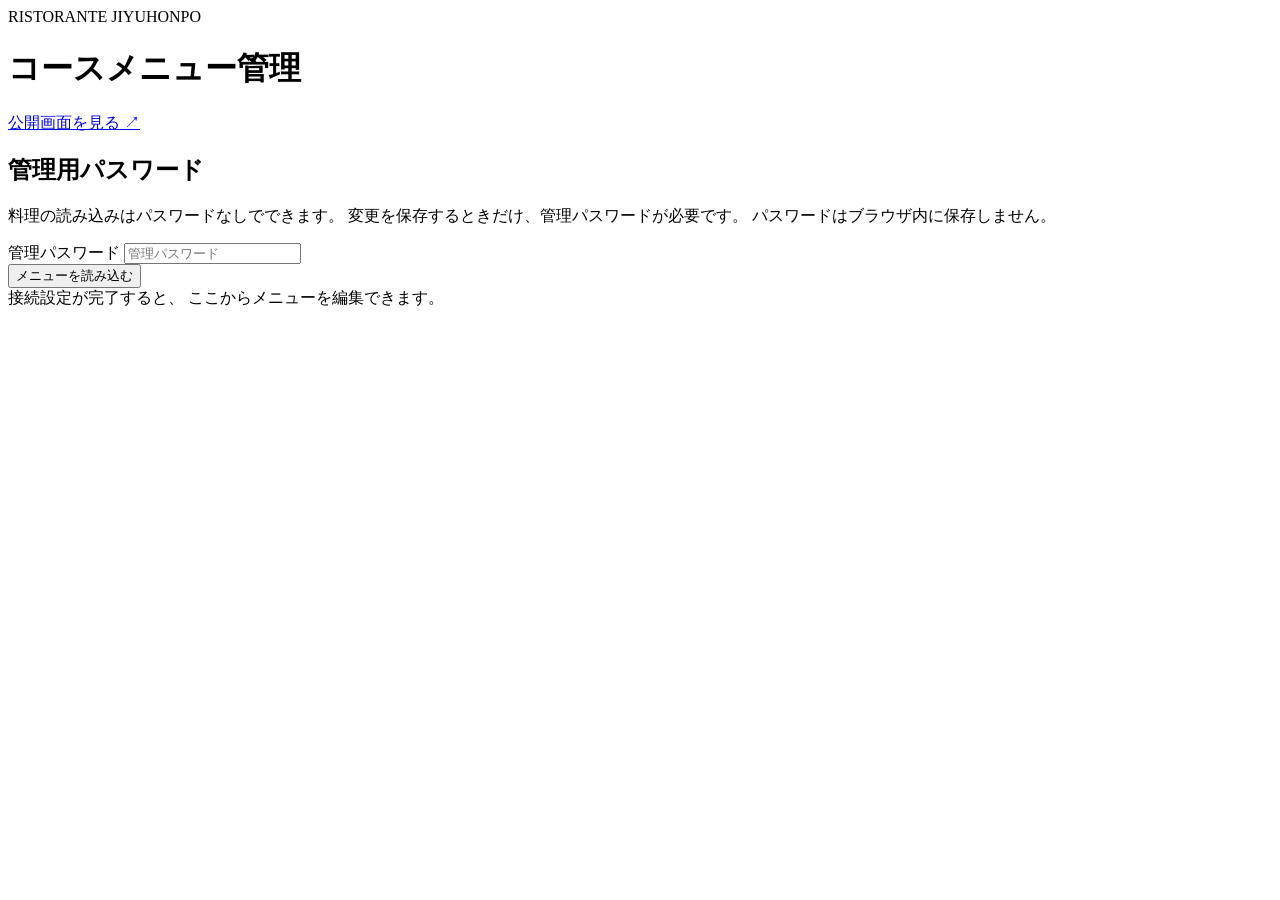
==== admin/index.html @ 9cddac31 "Create index.html" ====
<!doctype html>
<html lang="ja">
<head>
  <meta charset="utf-8">

  <meta name="viewport"
        content="width=device-width, initial-scale=1">

  <meta name="robots" content="noindex,nofollow">
  <meta name="theme-color" content="#f5f4f1">

  <title>メニュー管理 | 赤坂リストランテ自由奔放</title>

  <link rel="stylesheet" href="../assets/style.css">

  <script defer src="../config.js"></script>
  <script defer src="../assets/api.js"></script>
  <script defer src="../assets/admin.js"></script>
</head>

<body class="admin-body">

  <main class="admin-shell">

    <header class="admin-header">
      <div>
        <div class="eyebrow">
          RISTORANTE JIYUHONPO
        </div>

        <h1 class="admin-heading">
          コースメニュー管理
        </h1>
      </div>

      <a href="../"
         target="_blank"
         rel="noopener noreferrer">
        公開画面を見る ↗
      </a>
    </header>

    <section class="panel" id="login-panel">

      <h2>管理用パスワード</h2>

      <p class="muted">
        料理の読み込みはパスワードなしでできます。
        変更を保存するときだけ、管理パスワードが必要です。
        パスワードはブラウザ内に保存しません。
      </p>

      <label for="password" class="field-label">
        管理パスワード
      </label>

      <input
        id="password"
        type="password"
        autocomplete="off"
        placeholder="管理パスワード"
      >

      <div class="btn-row">
        <button
          class="btn"
          id="load-btn"
          type="button">
          メニューを読み込む
        </button>
      </div>

    </section>

    <section class="panel" id="editor-panel" hidden>

      <h2>料理名の編集</h2>

      <p class="muted">
        料理名を編集し、↑ ↓ で順序を変更してください。
        「保存」を押すまでは公開画面に反映されません。
      </p>

      <div id="dish-editor"></div>

      <div class="btn-row">

        <button
          class="btn secondary"
          id="add-btn"
          type="button">
          ＋ 料理を追加
        </button>

        <button
          class="btn"
          id="save-btn"
          type="button">
          変更を保存
        </button>

        <button
          class="btn ghost"
          id="reload-btn"
          type="button">
          最新を再読み込み
        </button>

      </div>
    </section>

    <div class="status" id="status" role="status">
      接続設定が完了すると、
      ここからメニューを編集できます。
    </div>

  </main>
</body>
</html>
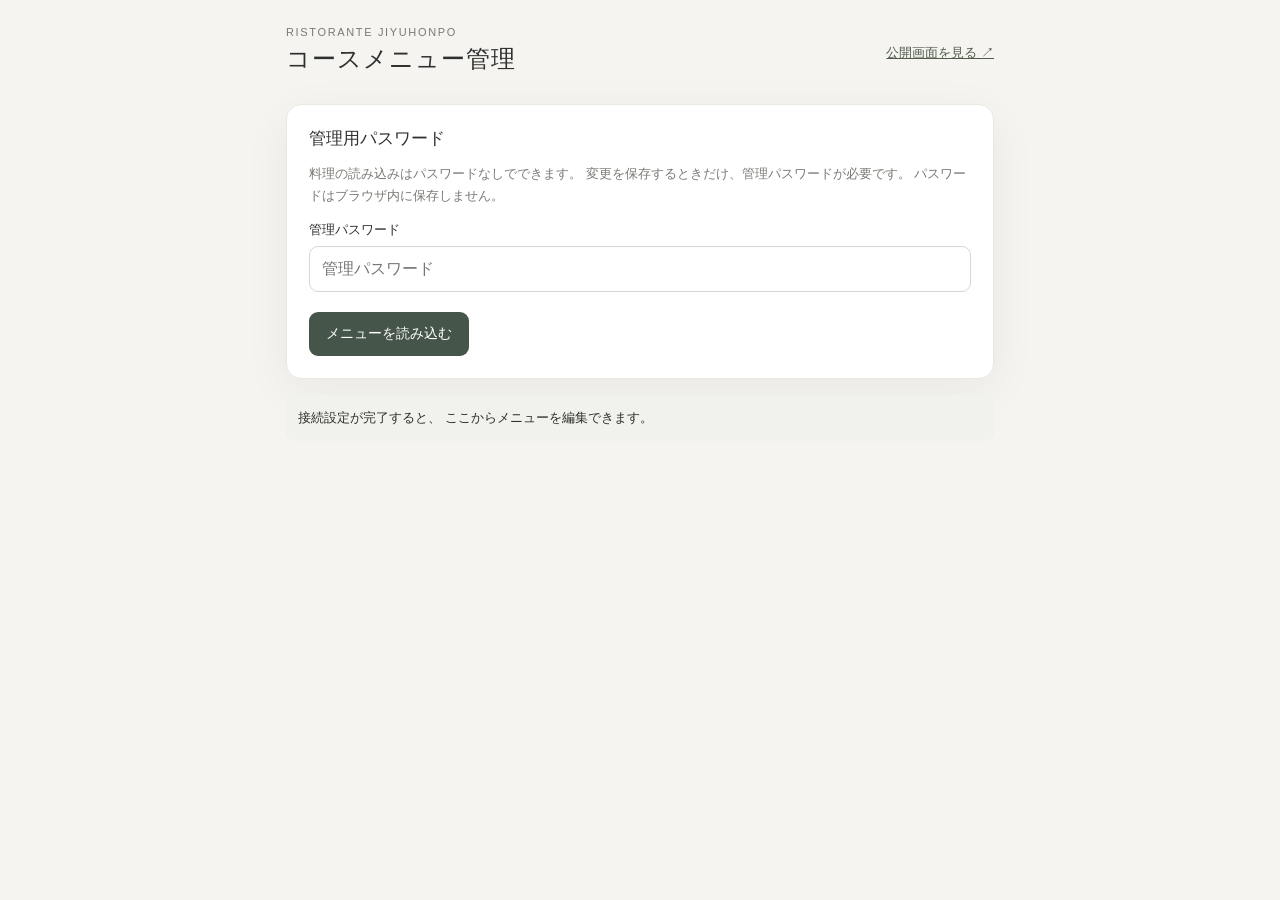
==== commit 42b5a784: "Update index.html" ====
--- a/admin/index.html
+++ b/admin/index.html
@@ -17,6 +17,31 @@
   <script defer src="../config.js"></script>
   <script defer src="../assets/api.js"></script>
   <script defer src="../assets/admin.js"></script>
+
+  
+<!-- ホーム画面用のアイコン -->
+<link rel="apple-touch-icon"
+      sizes="180x180"
+      href="../assets/icon-180.png">
+
+<!-- Webアプリの設定 -->
+<link rel="manifest"
+      href="manifest.webmanifest">
+
+<!-- iPhoneホーム画面起動時の設定 -->
+<meta name="apple-mobile-web-app-capable"
+      content="yes">
+
+<meta name="apple-mobile-web-app-status-bar-style"
+      content="default">
+
+<meta name="apple-mobile-web-app-title"
+      content="メニュー管理">
+
+<!-- 表示色 -->
+<meta name="theme-color"
+      content="#405247">
+
 </head>
 
 <body class="admin-body">
--- a/assets/style.css
+++ b/assets/style.css
@@ -0,0 +1,312 @@
+
+:root {
+  color-scheme: light;
+  --paper: #faf9f6;
+  --ink: #2e302e;
+  --muted: #8b8880;
+  --line: #d7d1c9;
+  --accent: #6c7366;
+  --surface: #fff;
+  --shadow: 0 12px 48px rgba(35,32,29,.055);
+}
+
+* {
+  box-sizing: border-box;
+}
+
+html {
+  -webkit-text-size-adjust: 100%;
+  font-synthesis: none;
+}
+
+body {
+  margin: 0;
+  color: var(--ink);
+  background: var(--paper);
+  font-family:
+    'Hiragino Mincho ProN',
+    'Yu Mincho',
+    'Noto Serif JP',
+    serif;
+}
+
+button,
+input {
+  font: inherit;
+}
+
+/* お客様用メニュー */
+
+.menu-page {
+  min-height: 100dvh;
+  display: flex;
+  flex-direction: column;
+  align-items: center;
+  text-align: center;
+  padding: clamp(55px,10vh,95px) 24px 40px;
+}
+
+.brand {
+  font-size: 14px;
+  letter-spacing: .13em;
+  line-height: 1.8;
+}
+
+.hero-title {
+  font-size: 32px;
+  font-weight: 400;
+  letter-spacing: .19em;
+  margin: 30px 0 0;
+  padding-left: .19em;
+}
+
+.rule {
+  width: 44px;
+  height: 1px;
+  background: #a99f95;
+  margin: 30px auto 48px;
+}
+
+.course-list {
+  list-style: none;
+  padding: 0;
+  margin: 0 auto 65px;
+  width: min(100%,640px);
+  display: flex;
+  flex-direction: column;
+  gap: 36px;
+}
+
+.course-list li {
+  font-size: clamp(15px,2vw,17px);
+  line-height: 2;
+  letter-spacing: .055em;
+  overflow-wrap: anywhere;
+  white-space: pre-line;
+}
+
+.page-footer {
+  margin-top: auto;
+  color: var(--muted);
+  font-size: 10px;
+  letter-spacing: .14em;
+}
+
+.notice {
+  color: #786b57;
+  font: 13px/1.8
+    -apple-system,
+    BlinkMacSystemFont,
+    'Hiragino Kaku Gothic ProN',
+    sans-serif;
+  margin: 12px auto 22px;
+  max-width: 560px;
+}
+
+.error {
+  color: #a34242;
+}
+
+/* 管理者用 */
+
+.admin-body {
+  background: #f5f4f1;
+  font-family:
+    -apple-system,
+    BlinkMacSystemFont,
+    'Hiragino Kaku Gothic ProN',
+    'Yu Gothic',
+    sans-serif;
+}
+
+.admin-shell {
+  max-width: 740px;
+  margin: auto;
+  padding: 26px 16px 90px;
+}
+
+.admin-header {
+  display: flex;
+  justify-content: space-between;
+  align-items: center;
+  gap: 12px;
+  margin-bottom: 24px;
+}
+
+.eyebrow {
+  color: #777a71;
+  font-size: 11px;
+  letter-spacing: .15em;
+}
+
+.admin-heading {
+  margin: 5px 0;
+  font-size: 24px;
+  letter-spacing: .04em;
+  font-weight: 650;
+}
+
+.admin-header a {
+  font-size: 13px;
+  color: #505b4a;
+}
+
+.panel {
+  background: var(--surface);
+  border: 1px solid #ebe8e1;
+  border-radius: 15px;
+  padding: 22px;
+  box-shadow: var(--shadow);
+  margin-bottom: 16px;
+}
+
+.panel h2 {
+  font-size: 17px;
+  margin: 0 0 13px;
+}
+
+.muted {
+  color: #797c76;
+  font-size: 13px;
+  line-height: 1.7;
+}
+
+.field-label {
+  display: block;
+  font-size: 13px;
+  font-weight: 650;
+  margin: 14px 0 7px;
+}
+
+input[type=password],
+input[type=text] {
+  width: 100%;
+  min-width: 0;
+  border: 1px solid #d8d8d2;
+  border-radius: 9px;
+  background: white;
+  padding: 13px 12px;
+  color: #222;
+  font-size: 16px;
+  outline-offset: 2px;
+}
+
+.btn {
+  appearance: none;
+  border: none;
+  border-radius: 9px;
+  background: #46554a;
+  color: white;
+  min-height: 44px;
+  padding: 12px 17px;
+  font-weight: 600;
+  font-size: 14px;
+  cursor: pointer;
+}
+
+.btn.secondary {
+  background: #e9eee9;
+  color: #344b3b;
+}
+
+.btn.ghost {
+  background: white;
+  border: 1px solid #d7dad3;
+  color: #46554a;
+}
+
+.btn.danger {
+  background: #fff1ef;
+  color: #a33d3d;
+}
+
+.btn:disabled {
+  opacity: .5;
+  cursor: not-allowed;
+}
+
+.btn-row {
+  display: flex;
+  flex-wrap: wrap;
+  gap: 8px;
+  margin-top: 20px;
+}
+
+.dish-card {
+  display: grid;
+  grid-template-columns: 1fr auto;
+  align-items: center;
+  gap: 9px;
+  border: 1px solid #e4e3dd;
+  background: #fff;
+  border-radius: 12px;
+  padding: 12px;
+  margin: 9px 0;
+}
+
+.dish-card .number {
+  font-size: 11px;
+  color: #8b8b85;
+  display: block;
+  margin-bottom: 6px;
+}
+
+.dish-card .controls {
+  display: flex;
+  flex-direction: column;
+  gap: 5px;
+}
+
+.icon-btn {
+  width: 38px;
+  height: 36px;
+  border: 1px solid #d9ddd6;
+  background: #f8faf8;
+  border-radius: 8px;
+  font-size: 17px;
+  cursor: pointer;
+}
+
+.icon-btn:disabled {
+  opacity: .3;
+}
+
+.status {
+  font-size: 13px;
+  line-height: 1.7;
+  padding: 12px;
+  border-radius: 9px;
+  background: #f1f2ed;
+  margin-top: 16px;
+}
+
+.status.error {
+  background: #ffefeb;
+}
+
+.status.success {
+  background: #e9f3e8;
+  color: #295d36;
+}
+
+[hidden] {
+  display: none !important;
+}
+
+@media (max-width: 400px) {
+  .admin-shell {
+    padding: 18px 12px 70px;
+  }
+
+  .panel {
+    padding: 16px;
+  }
+
+  .dish-card {
+    padding: 8px;
+  }
+
+  .icon-btn {
+    width: 34px;
+  }
+}
